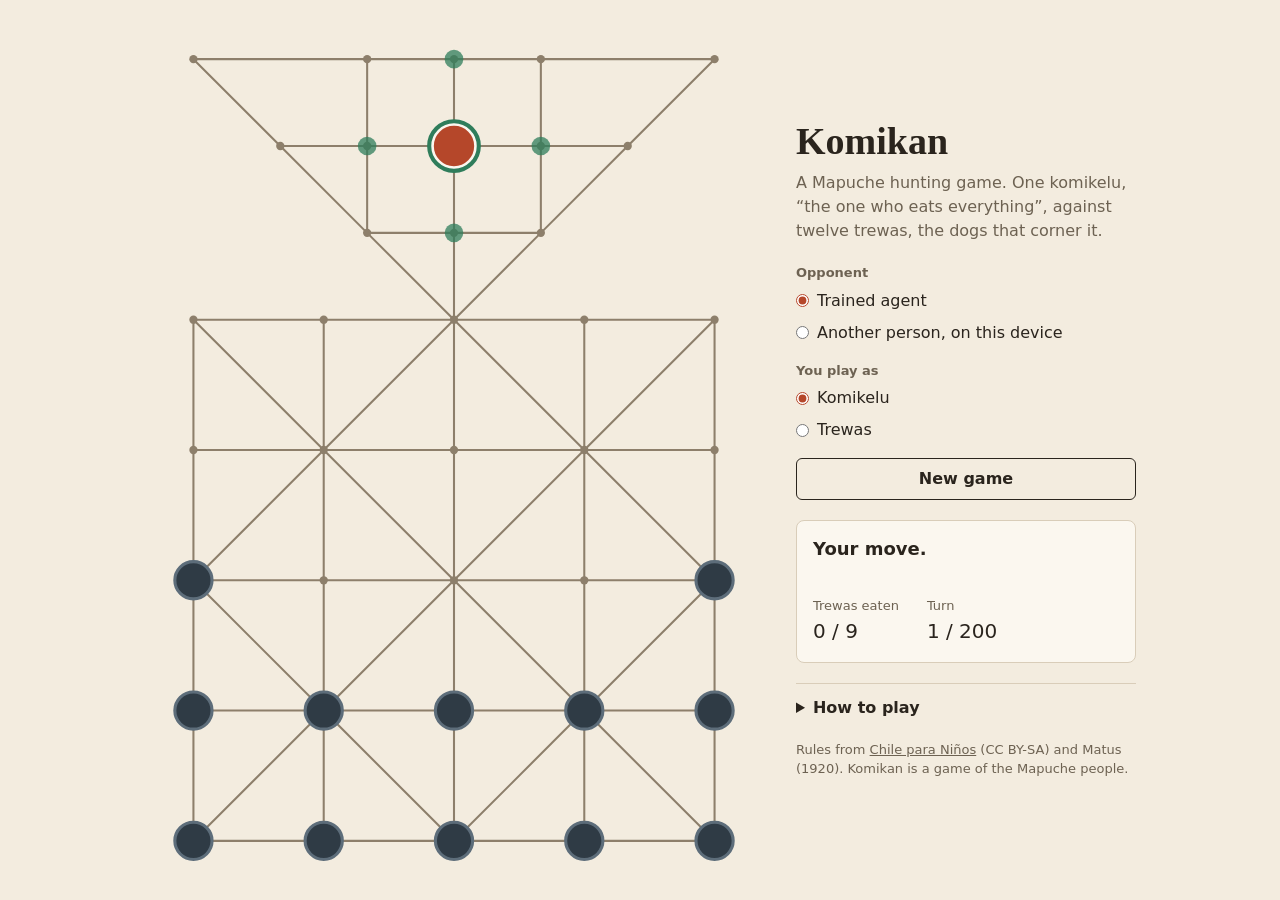
==== web/index.html @ 76d976b5 "Add Komikan engine, Gymnasium env, trained agents and web game Rules engine with tests from the work" ====
<!doctype html>
<html lang="en">
<head>
  <meta charset="utf-8">
  <meta name="viewport" content="width=device-width, initial-scale=1">
  <title>Komikan</title>
  <meta name="description" content="Play Komikan, a traditional Mapuche hunting board game, against a friend or a trained reinforcement-learning agent.">
  <link rel="stylesheet" href="style.css">
</head>
<body>
  <main>
    <section class="board-area">
      <svg id="board" role="group" aria-label="Komikan board"></svg>
    </section>

    <aside class="panel">
      <header>
        <h1>Komikan</h1>
        <p class="lede">A Mapuche hunting game. One komikelu, “the one who eats everything”, against twelve trewas, the dogs that corner it.</p>
      </header>

      <form id="setup">
        <fieldset>
          <legend>Opponent</legend>
          <label><input type="radio" name="mode" value="agent" checked> Trained agent</label>
          <label><input type="radio" name="mode" value="human"> Another person, on this device</label>
        </fieldset>
        <fieldset id="role-choice">
          <legend>You play as</legend>
          <label><input type="radio" name="role" value="0" checked> Komikelu</label>
          <label><input type="radio" name="role" value="1"> Trewas</label>
        </fieldset>
        <p id="agent-note" class="note" hidden></p>
        <button type="submit" class="secondary">New game</button>
      </form>

      <div class="status">
        <p id="status" aria-live="polite"></p>
        <button id="end-turn" type="button" hidden>End turn</button>
        <dl>
          <div><dt>Trewas eaten</dt><dd id="captured"></dd></div>
          <div><dt>Turn</dt><dd id="turn"></dd></div>
        </dl>
      </div>

      <details>
        <summary>How to play</summary>
        <ul>
          <li>The komikelu moves first. Then players take turns.</li>
          <li>Every piece moves one point along a line, forwards or backwards.</li>
          <li>The komikelu can eat a trewa by jumping over it in a straight line onto an empty point. It may keep jumping in the same turn, or stop.</li>
          <li>Trewas can't jump or eat. They win by leaving the komikelu with no possible move.</li>
          <li>The komikelu wins by eating 9 trewas.</li>
          <li>Added for this version: a game still going after 200 turns is a draw.</li>
        </ul>
      </details>

      <footer>
        Rules from <a href="https://www.chileparaninos.cl">Chile para Niños</a> (CC BY-SA) and Matus (1920).
        Komikan is a game of the Mapuche people.
      </footer>
    </aside>
  </main>
  <script src="engine.js"></script>
  <script src="app.js"></script>
</body>
</html>
---- web/style.css ----
:root {
  color-scheme: light dark;
  --bg: #f3ecdf;
  --surface: #fbf7ef;
  --ink: #2a241d;
  --muted: #6d6252;
  --line: #8d7f6b;
  --rule: #d9cdb9;
  --komikelu: #b5472a;
  --trewa: #2f3b45;
  --trewa-edge: #5d6d7a;
  --target: #2f7d5b;
  --capture: #b5472a;
  --trail: #d9a441;
  --button: #2a241d;
  --button-ink: #fbf7ef;
}

@media (prefers-color-scheme: dark) {
  :root {
    --bg: #1d1a16;
    --surface: #27231e;
    --ink: #eee6d8;
    --muted: #a99d8b;
    --line: #85796a;
    --rule: #40392f;
    --komikelu: #e0704c;
    --trewa: #c4d0d9;
    --trewa-edge: #8fa0ad;
    --target: #5cc096;
    --capture: #e0704c;
    --trail: #d9a441;
    --button: #eee6d8;
    --button-ink: #1d1a16;
  }
}

* { box-sizing: border-box; }

body {
  margin: 0;
  background: var(--bg);
  color: var(--ink);
  font: 16px/1.5 ui-sans-serif, system-ui, -apple-system, "Segoe UI", sans-serif;
}

main {
  display: grid;
  grid-template-columns: minmax(0, 1fr) 340px;
  gap: 32px;
  max-width: 1040px;
  min-height: 100vh;
  margin: 0 auto;
  padding: 24px;
  align-items: center;
}

.board-area { display: flex; justify-content: center; }

#board { display: block; width: 100%; max-height: calc(100vh - 48px); touch-action: manipulation; }

#board .line { stroke: var(--line); stroke-width: 2; stroke-linecap: round; }
#board .dot { fill: var(--line); }
#board .trail { stroke: var(--trail); stroke-width: 7; stroke-linecap: round; opacity: .75; }

#board .piece { transition: transform .28s ease, opacity .28s ease; pointer-events: none; }
#board .piece circle { stroke-width: 3; }
#board .piece.komikelu circle { fill: var(--komikelu); stroke: var(--surface); }
#board .piece.trewa circle { fill: var(--trewa); stroke: var(--trewa-edge); }
#board .piece.eaten { opacity: 0; }

#board .hit { fill: transparent; outline: none; }
#board .ring { fill: none; stroke: transparent; stroke-width: 4; pointer-events: none; }
#board .target { fill: var(--target); opacity: 0; pointer-events: none; }

#board .point.movable .hit { cursor: pointer; }
#board .point.movable .ring { stroke: var(--target); stroke-width: 2; }
#board .point.movable:hover .ring,
#board .point.movable .hit:focus-visible ~ .ring { stroke: var(--muted); }
#board .point.selected .ring { stroke: var(--target); stroke-width: 4; }

#board .point.can-step .hit,
#board .point.can-jump .hit { cursor: pointer; }
#board .point.can-step .target { opacity: .75; }
#board .point.can-jump .target { opacity: .9; fill: var(--capture); }
#board .point.can-step:hover .ring,
#board .point.can-step .hit:focus-visible ~ .ring { stroke: var(--target); }
#board .point.can-jump:hover .ring,
#board .point.can-jump .hit:focus-visible ~ .ring { stroke: var(--capture); }

.panel { display: flex; flex-direction: column; gap: 20px; }

h1 { margin: 0; font: 600 38px/1.1 ui-serif, Georgia, "Times New Roman", serif; }
.lede { margin: 8px 0 0; color: var(--muted); }

form { display: flex; flex-direction: column; gap: 14px; }
fieldset { margin: 0; padding: 0; border: 0; display: flex; flex-direction: column; gap: 4px; }
fieldset[disabled] { opacity: .45; }
legend { padding: 0; margin-bottom: 4px; font-size: 13px; font-weight: 600; color: var(--muted); }
label { display: flex; align-items: center; gap: 8px; min-height: 28px; cursor: pointer; }
input[type="radio"] { accent-color: var(--komikelu); margin: 0; }
.note { margin: 0; font-size: 14px; color: var(--muted); }

button {
  font: inherit;
  font-weight: 600;
  min-height: 42px;
  padding: 0 16px;
  border-radius: 6px;
  cursor: pointer;
  border: 1.5px solid var(--button);
  background: var(--button);
  color: var(--button-ink);
}
button.secondary { background: transparent; color: var(--ink); }
button:focus-visible, summary:focus-visible, input:focus-visible, a:focus-visible { outline: 2px solid var(--target); outline-offset: 2px; }

.status {
  display: flex;
  flex-direction: column;
  gap: 12px;
  padding: 16px;
  border-radius: 8px;
  background: var(--surface);
  border: 1px solid var(--rule);
}
#status { margin: 0; font-weight: 600; font-size: 18px; line-height: 1.3; min-height: 2.6em; }
dl { display: flex; gap: 28px; margin: 0; }
dt { font-size: 13px; color: var(--muted); }
dd { margin: 0; font-size: 20px; font-variant-numeric: tabular-nums; }

details { border-top: 1px solid var(--rule); padding-top: 12px; }
summary { cursor: pointer; font-weight: 600; }
details ul { margin: 10px 0 0; padding-left: 18px; font-size: 15px; }
details li { margin-bottom: 6px; }

footer { font-size: 13px; color: var(--muted); }
a { color: inherit; }

@media (max-width: 760px) {
  main { grid-template-columns: minmax(0, 1fr); padding: 16px; gap: 20px; align-items: start; }
  #board { max-height: none; }
  /* Keep the live game status beside the board; setup and rules come after it. */
  .panel { display: contents; }
  .panel header { order: -1; }
  .board-area { order: 0; }
  .status { order: 1; }
  #setup { order: 2; }
  details { order: 3; }
  footer { order: 4; }
  h1 { font-size: 30px; }
}

@media (prefers-reduced-motion: reduce) {
  #board .piece { transition: none; }
}
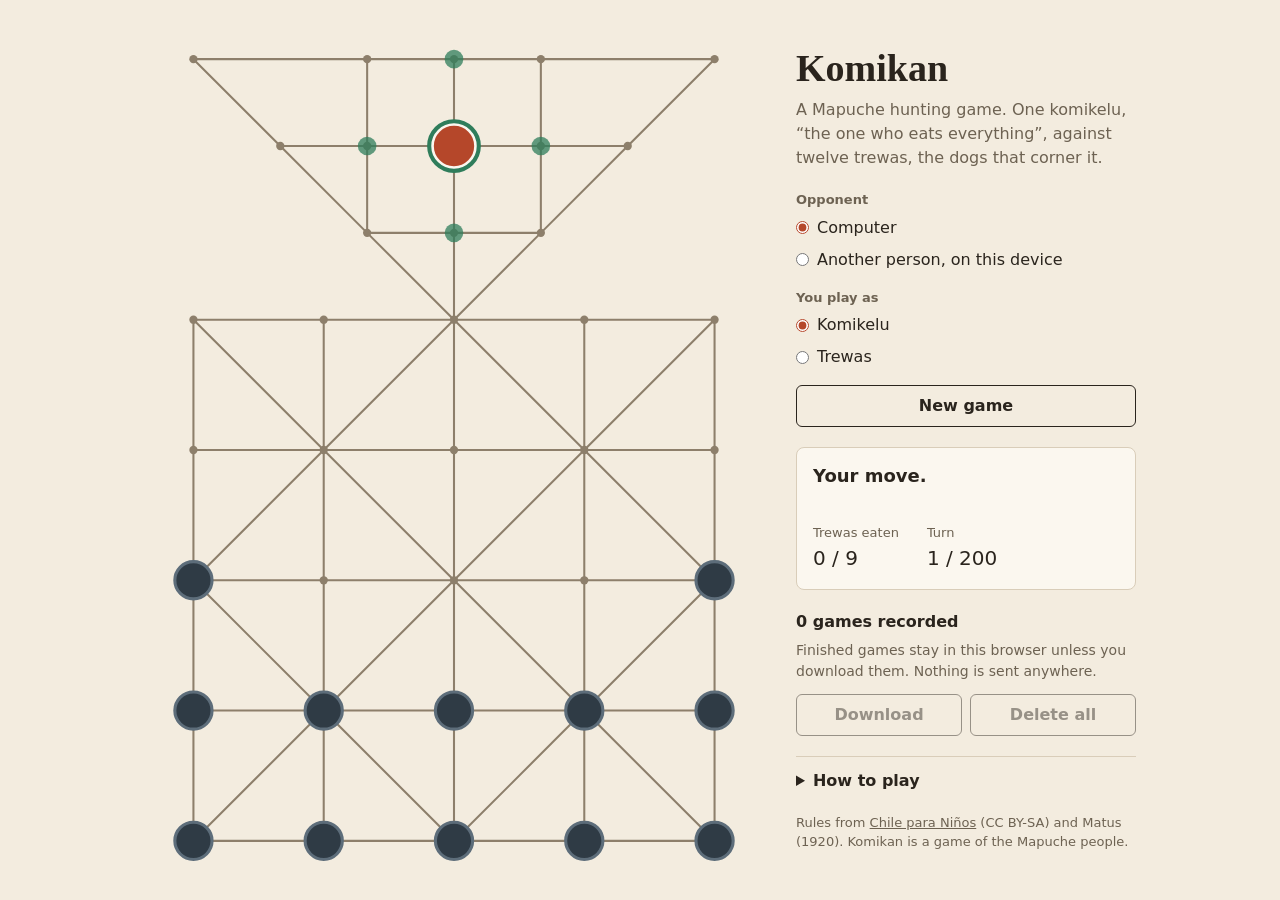
==== commit 2a745829: "Add search trewas opponent, recording, experiments and source link The site's trewas opponent is now" ====
--- a/web/index.html
+++ b/web/index.html
@@ -4,7 +4,7 @@
   <meta charset="utf-8">
   <meta name="viewport" content="width=device-width, initial-scale=1">
   <title>Komikan</title>
-  <meta name="description" content="Play Komikan, a traditional Mapuche hunting board game, against a friend or a trained reinforcement-learning agent.">
+  <meta name="description" content="Play Komikan, a traditional Mapuche hunting board game, against a friend or the computer.">
   <link rel="stylesheet" href="style.css">
 </head>
 <body>
@@ -22,7 +22,7 @@
       <form id="setup">
         <fieldset>
           <legend>Opponent</legend>
-          <label><input type="radio" name="mode" value="agent" checked> Trained agent</label>
+          <label><input type="radio" name="mode" value="agent" checked> Computer</label>
           <label><input type="radio" name="mode" value="human"> Another person, on this device</label>
         </fieldset>
         <fieldset id="role-choice">
@@ -43,6 +43,16 @@
         </dl>
       </div>
 
+      <section id="recordings" class="recordings" aria-label="Recorded games">
+        <p id="recorded-count" class="recorded-count"></p>
+        <p class="note">Finished games stay in this browser unless you download them. Nothing is sent anywhere.</p>
+        <p id="recording-warning" class="note" hidden>This browser isn't keeping them, so they'll be lost when you close the page. Download them before you leave.</p>
+        <div class="recording-actions">
+          <button id="download-games" type="button" class="secondary">Download</button>
+          <button id="clear-games" type="button" class="secondary">Delete all</button>
+        </div>
+      </section>
+
       <details>
         <summary>How to play</summary>
         <ul>
@@ -56,12 +66,13 @@
       </details>
 
       <footer>
-        Rules from <a href="https://www.chileparaninos.cl">Chile para Niños</a> (CC BY-SA) and Matus (1920).
+        Rules from <a href="https://www.chileparaninos.gob.cl/639/w3-article-639005.html">Chile para Niños</a> (CC BY-SA) and Matus (1920).
         Komikan is a game of the Mapuche people.
       </footer>
     </aside>
   </main>
   <script src="engine.js"></script>
+  <script src="search.js"></script>
   <script src="app.js"></script>
 </body>
 </html>
--- a/web/style.css
+++ b/web/style.css
@@ -129,6 +129,13 @@
 dt { font-size: 13px; color: var(--muted); }
 dd { margin: 0; font-size: 20px; font-variant-numeric: tabular-nums; }
 
+button:disabled { opacity: .45; cursor: default; }
+
+.recordings { display: flex; flex-direction: column; gap: 6px; }
+.recorded-count { margin: 0; font-weight: 600; }
+.recording-actions { display: flex; gap: 8px; margin-top: 6px; }
+.recording-actions button { flex: 1; }
+
 details { border-top: 1px solid var(--rule); padding-top: 12px; }
 summary { cursor: pointer; font-weight: 600; }
 details ul { margin: 10px 0 0; padding-left: 18px; font-size: 15px; }
@@ -146,8 +153,9 @@
   .board-area { order: 0; }
   .status { order: 1; }
   #setup { order: 2; }
-  details { order: 3; }
-  footer { order: 4; }
+  .recordings { order: 3; }
+  details { order: 4; }
+  footer { order: 5; }
   h1 { font-size: 30px; }
 }
 
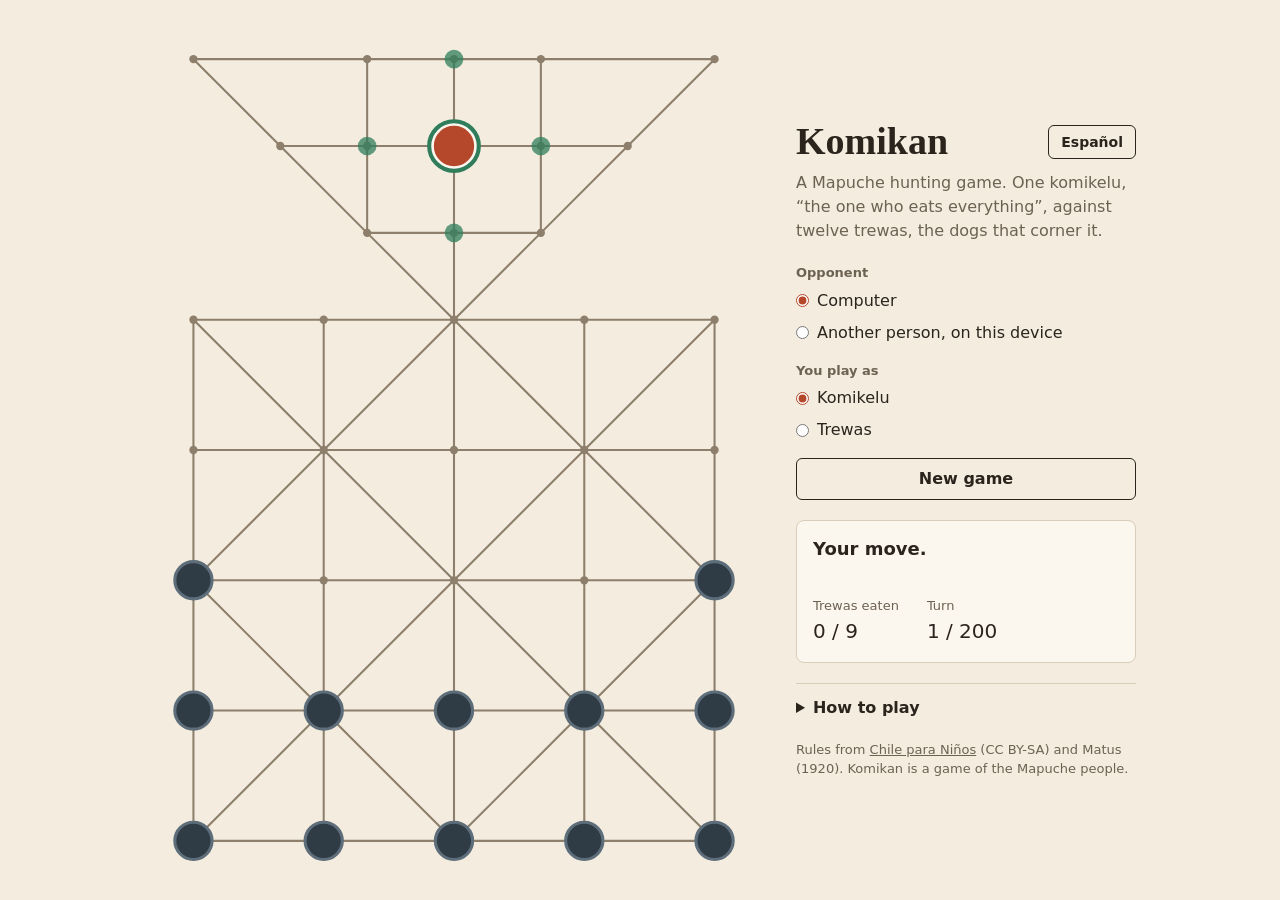
==== commit 35b10f01: "Add an English/Spanish language button to the site All page text, game messages and accessibility la" ====
--- a/web/index.html
+++ b/web/index.html
@@ -4,68 +4,71 @@
   <meta charset="utf-8">
   <meta name="viewport" content="width=device-width, initial-scale=1">
   <title>Komikan</title>
-  <meta name="description" content="Play Komikan, a traditional Mapuche hunting board game, against a friend or the computer.">
+  <meta id="description" name="description" content="Play Komikan, a traditional Mapuche hunting board game, against a friend or the computer.">
   <link rel="stylesheet" href="style.css">
 </head>
 <body>
   <main>
     <section class="board-area">
-      <svg id="board" role="group" aria-label="Komikan board"></svg>
+      <svg id="board" role="group" aria-label="Komikan board" data-i18n-aria="board"></svg>
     </section>
 
     <aside class="panel">
       <header>
-        <h1>Komikan</h1>
-        <p class="lede">A Mapuche hunting game. One komikelu, “the one who eats everything”, against twelve trewas, the dogs that corner it.</p>
+        <div class="title-row">
+          <h1>Komikan</h1>
+          <button id="language" type="button" class="secondary language" lang="es" aria-label="Cambiar a español">Español</button>
+        </div>
+        <p class="lede" data-i18n="lede">A Mapuche hunting game. One komikelu, “the one who eats everything”, against twelve trewas, the dogs that corner it.</p>
       </header>
 
       <form id="setup">
         <fieldset>
-          <legend>Opponent</legend>
-          <label><input type="radio" name="mode" value="agent" checked> Computer</label>
-          <label><input type="radio" name="mode" value="human"> Another person, on this device</label>
+          <legend data-i18n="opponent">Opponent</legend>
+          <label><input type="radio" name="mode" value="agent" checked> <span data-i18n="computer">Computer</span></label>
+          <label><input type="radio" name="mode" value="human"> <span data-i18n="anotherPerson">Another person, on this device</span></label>
         </fieldset>
         <fieldset id="role-choice">
-          <legend>You play as</legend>
-          <label><input type="radio" name="role" value="0" checked> Komikelu</label>
-          <label><input type="radio" name="role" value="1"> Trewas</label>
+          <legend data-i18n="playAs">You play as</legend>
+          <label><input type="radio" name="role" value="0" checked> <span data-i18n="komikelu">Komikelu</span></label>
+          <label><input type="radio" name="role" value="1"> <span data-i18n="trewas">Trewas</span></label>
         </fieldset>
         <p id="agent-note" class="note" hidden></p>
-        <button type="submit" class="secondary">New game</button>
+        <button type="submit" class="secondary" data-i18n="newGame">New game</button>
       </form>
 
       <div class="status">
         <p id="status" aria-live="polite"></p>
-        <button id="end-turn" type="button" hidden>End turn</button>
+        <button id="end-turn" type="button" hidden data-i18n="endTurn">End turn</button>
         <dl>
-          <div><dt>Trewas eaten</dt><dd id="captured"></dd></div>
-          <div><dt>Turn</dt><dd id="turn"></dd></div>
+          <div><dt data-i18n="trewasEaten">Trewas eaten</dt><dd id="captured"></dd></div>
+          <div><dt data-i18n="turn">Turn</dt><dd id="turn"></dd></div>
         </dl>
       </div>
 
-      <section id="recordings" class="recordings" aria-label="Recorded games">
+      <section id="recordings" class="recordings" aria-label="Recorded games" data-i18n-aria="recordedGames">
         <p id="recorded-count" class="recorded-count"></p>
-        <p class="note">Finished games stay in this browser unless you download them. Nothing is sent anywhere.</p>
-        <p id="recording-warning" class="note" hidden>This browser isn't keeping them, so they'll be lost when you close the page. Download them before you leave.</p>
+        <p class="note" data-i18n="recordingNote">Finished games stay in this browser unless you download them. Nothing is sent anywhere.</p>
+        <p id="recording-warning" class="note" hidden data-i18n="recordingWarning">This browser isn't keeping them, so they'll be lost when you close the page. Download them before you leave.</p>
         <div class="recording-actions">
-          <button id="download-games" type="button" class="secondary">Download</button>
-          <button id="clear-games" type="button" class="secondary">Delete all</button>
+          <button id="download-games" type="button" class="secondary" data-i18n="download">Download</button>
+          <button id="clear-games" type="button" class="secondary" data-i18n="deleteAll">Delete all</button>
         </div>
       </section>
 
       <details>
-        <summary>How to play</summary>
+        <summary data-i18n="howToPlay">How to play</summary>
         <ul>
-          <li>The komikelu moves first. Then players take turns.</li>
-          <li>Every piece moves one point along a line, forwards or backwards.</li>
-          <li>The komikelu can eat a trewa by jumping over it in a straight line onto an empty point. It may keep jumping in the same turn, or stop.</li>
-          <li>Trewas can't jump or eat. They win by leaving the komikelu with no possible move.</li>
-          <li>The komikelu wins by eating 9 trewas.</li>
-          <li>Added for this version: a game still going after 200 turns is a draw.</li>
+          <li data-i18n="rule1">The komikelu moves first. Then players take turns.</li>
+          <li data-i18n="rule2">Every piece moves one point along a line, forwards or backwards.</li>
+          <li data-i18n="rule3">The komikelu can eat a trewa by jumping over it in a straight line onto an empty point. It may keep jumping in the same turn, or stop.</li>
+          <li data-i18n="rule4">Trewas can't jump or eat. They win by leaving the komikelu with no possible move.</li>
+          <li data-i18n="rule5">The komikelu wins by eating 9 trewas.</li>
+          <li data-i18n="rule6">Added for this version: a game still going after 200 turns is a draw.</li>
         </ul>
       </details>
 
-      <footer>
+      <footer data-i18n-html="footer">
         Rules from <a href="https://www.chileparaninos.gob.cl/639/w3-article-639005.html">Chile para Niños</a> (CC BY-SA) and Matus (1920).
         Komikan is a game of the Mapuche people.
       </footer>
@@ -73,6 +76,7 @@
   </main>
   <script src="engine.js"></script>
   <script src="search.js"></script>
+  <script src="i18n.js"></script>
   <script src="app.js"></script>
 </body>
 </html>
--- a/web/style.css
+++ b/web/style.css
@@ -92,6 +92,8 @@
 
 h1 { margin: 0; font: 600 38px/1.1 ui-serif, Georgia, "Times New Roman", serif; }
 .lede { margin: 8px 0 0; color: var(--muted); }
+.title-row { display: flex; align-items: center; justify-content: space-between; gap: 12px; }
+button.language { min-height: 34px; padding: 0 12px; font-size: 14px; flex: none; }
 
 form { display: flex; flex-direction: column; gap: 14px; }
 fieldset { margin: 0; padding: 0; border: 0; display: flex; flex-direction: column; gap: 4px; }
@@ -132,6 +134,7 @@
 button:disabled { opacity: .45; cursor: default; }
 
 .recordings { display: flex; flex-direction: column; gap: 6px; }
+.recordings[hidden] { display: none; }
 .recorded-count { margin: 0; font-weight: 600; }
 .recording-actions { display: flex; gap: 8px; margin-top: 6px; }
 .recording-actions button { flex: 1; }
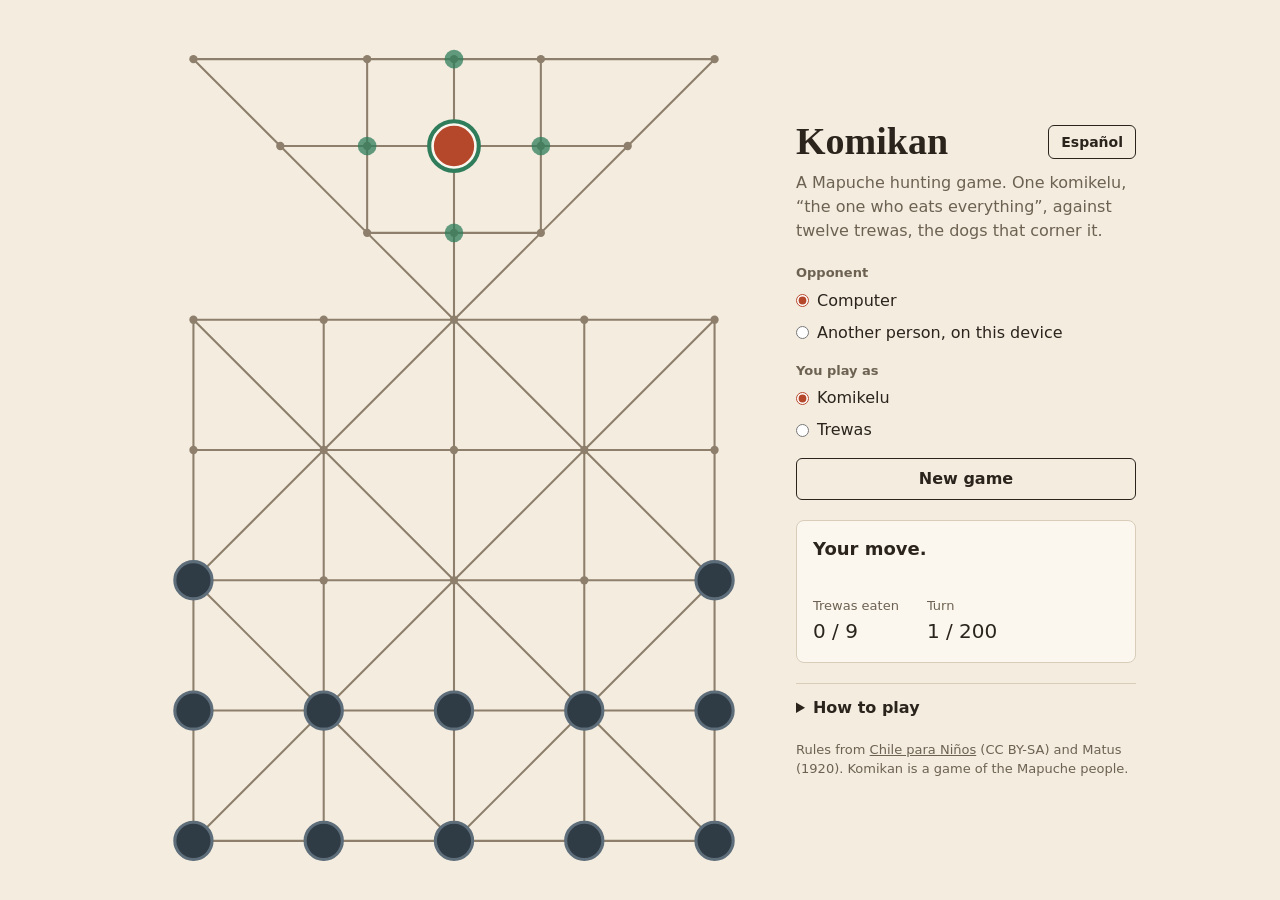
==== commit ac48bb2d: "Keep the recording panel hidden while the site loads It was only hidden after the agent data had loa" ====
--- a/web/index.html
+++ b/web/index.html
@@ -5,7 +5,7 @@
   <meta name="viewport" content="width=device-width, initial-scale=1">
   <title>Komikan</title>
   <meta id="description" name="description" content="Play Komikan, a traditional Mapuche hunting board game, against a friend or the computer.">
-  <link rel="stylesheet" href="style.css">
+  <link rel="stylesheet" href="style.css?v=5">
 </head>
 <body>
   <main>
@@ -46,7 +46,7 @@
         </dl>
       </div>
 
-      <section id="recordings" class="recordings" aria-label="Recorded games" data-i18n-aria="recordedGames">
+      <section id="recordings" class="recordings" aria-label="Recorded games" data-i18n-aria="recordedGames" hidden>
         <p id="recorded-count" class="recorded-count"></p>
         <p class="note" data-i18n="recordingNote">Finished games stay in this browser unless you download them. Nothing is sent anywhere.</p>
         <p id="recording-warning" class="note" hidden data-i18n="recordingWarning">This browser isn't keeping them, so they'll be lost when you close the page. Download them before you leave.</p>
@@ -74,9 +74,9 @@
       </footer>
     </aside>
   </main>
-  <script src="engine.js"></script>
-  <script src="search.js"></script>
-  <script src="i18n.js"></script>
-  <script src="app.js"></script>
+  <script src="engine.js?v=5"></script>
+  <script src="search.js?v=5"></script>
+  <script src="i18n.js?v=5"></script>
+  <script src="app.js?v=5"></script>
 </body>
 </html>
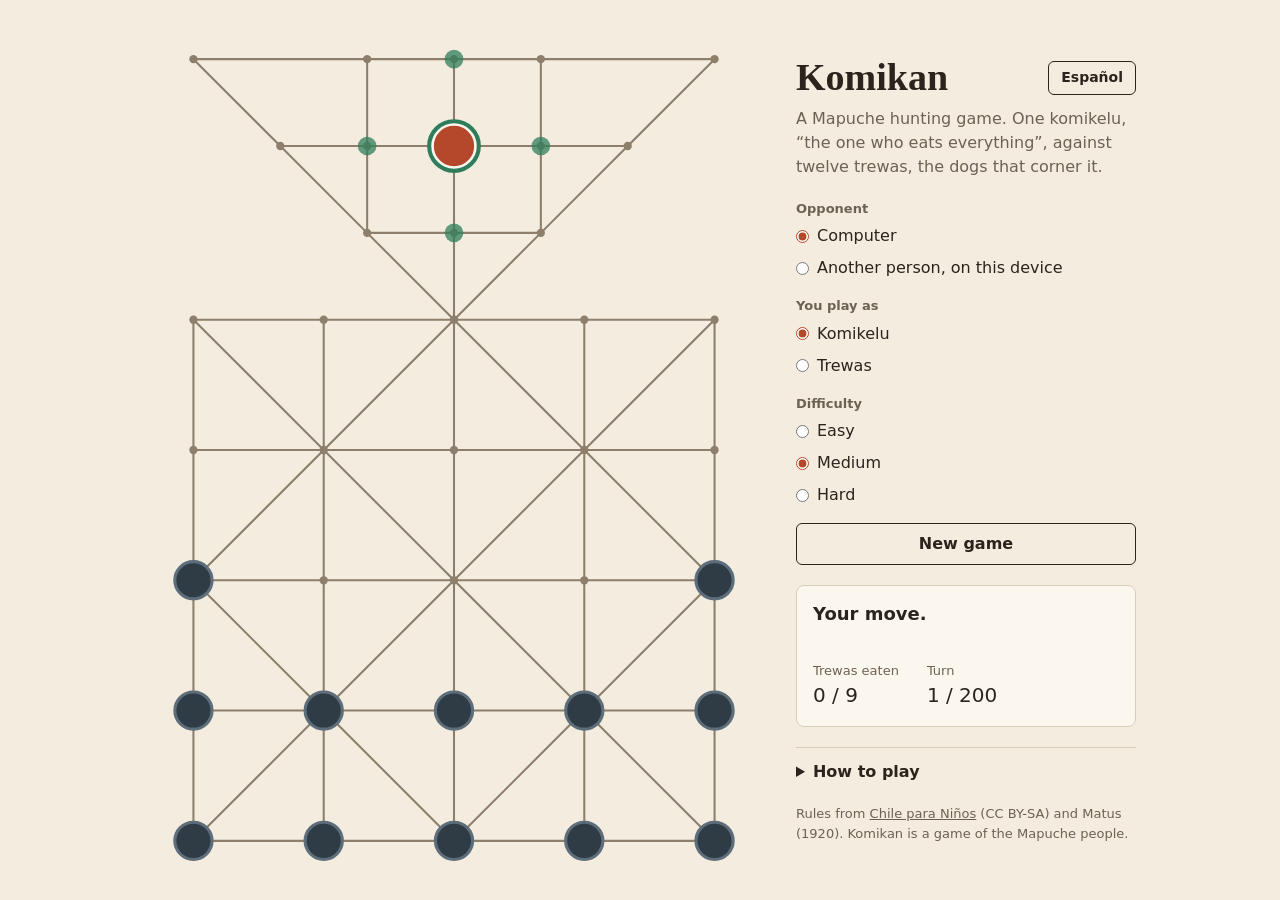
==== commit 337f1298: "Add a three-level difficulty choice for the computer's trewas Easy, medium and hard set the squeeze " ====
--- a/web/index.html
+++ b/web/index.html
@@ -5,7 +5,7 @@
   <meta name="viewport" content="width=device-width, initial-scale=1">
   <title>Komikan</title>
   <meta id="description" name="description" content="Play Komikan, a traditional Mapuche hunting board game, against a friend or the computer.">
-  <link rel="stylesheet" href="style.css?v=5">
+  <link rel="stylesheet" href="style.css?v=6">
 </head>
 <body>
   <main>
@@ -32,6 +32,12 @@
           <legend data-i18n="playAs">You play as</legend>
           <label><input type="radio" name="role" value="0" checked> <span data-i18n="komikelu">Komikelu</span></label>
           <label><input type="radio" name="role" value="1"> <span data-i18n="trewas">Trewas</span></label>
+        </fieldset>
+        <fieldset id="difficulty">
+          <legend data-i18n="difficulty">Difficulty</legend>
+          <label><input type="radio" name="level" value="3"> <span data-i18n="easy">Easy</span></label>
+          <label><input type="radio" name="level" value="4" checked> <span data-i18n="medium">Medium</span></label>
+          <label><input type="radio" name="level" value="5"> <span data-i18n="hard">Hard</span></label>
         </fieldset>
         <p id="agent-note" class="note" hidden></p>
         <button type="submit" class="secondary" data-i18n="newGame">New game</button>
@@ -74,9 +80,9 @@
       </footer>
     </aside>
   </main>
-  <script src="engine.js?v=5"></script>
-  <script src="search.js?v=5"></script>
-  <script src="i18n.js?v=5"></script>
-  <script src="app.js?v=5"></script>
+  <script src="engine.js?v=6"></script>
+  <script src="search.js?v=6"></script>
+  <script src="i18n.js?v=6"></script>
+  <script src="app.js?v=6"></script>
 </body>
 </html>
--- a/web/style.css
+++ b/web/style.css
@@ -134,7 +134,7 @@
 button:disabled { opacity: .45; cursor: default; }
 
 .recordings { display: flex; flex-direction: column; gap: 6px; }
-.recordings[hidden] { display: none; }
+[hidden] { display: none !important; }  /* display rules on the page mustn't override hiding */
 .recorded-count { margin: 0; font-weight: 600; }
 .recording-actions { display: flex; gap: 8px; margin-top: 6px; }
 .recording-actions button { flex: 1; }
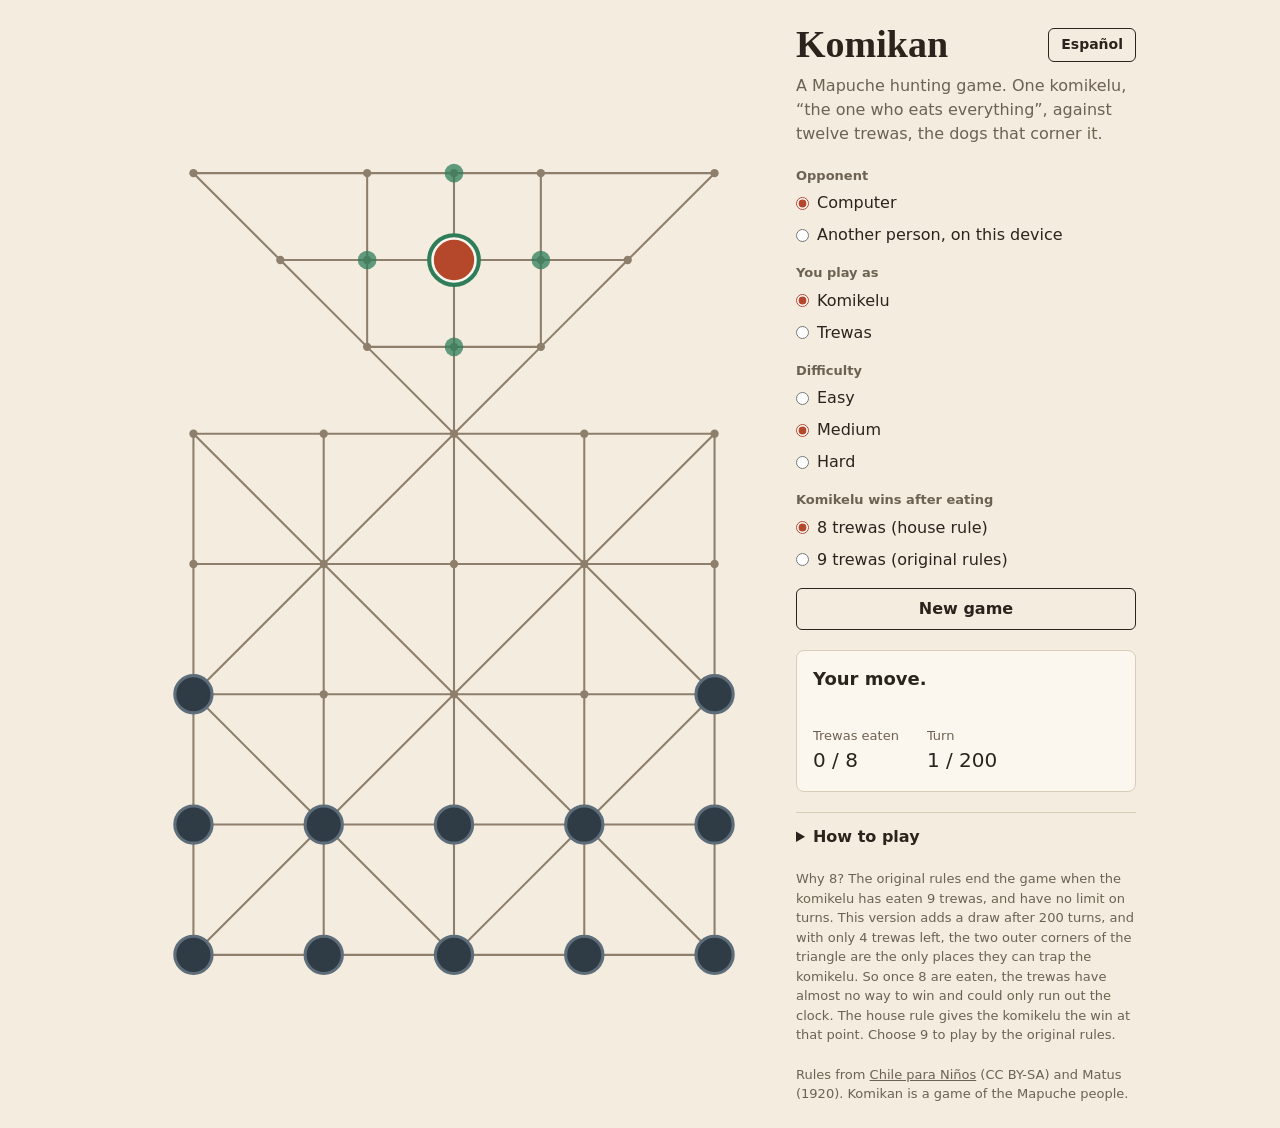
==== commit 90c5c86d: "Make 8 captures the site's default win for the komikelu, with 9 as an option With 4 trewas left they" ====
--- a/web/index.html
+++ b/web/index.html
@@ -5,7 +5,7 @@
   <meta name="viewport" content="width=device-width, initial-scale=1">
   <title>Komikan</title>
   <meta id="description" name="description" content="Play Komikan, a traditional Mapuche hunting board game, against a friend or the computer.">
-  <link rel="stylesheet" href="style.css?v=6">
+  <link rel="stylesheet" href="style.css?v=7">
 </head>
 <body>
   <main>
@@ -39,6 +39,11 @@
           <label><input type="radio" name="level" value="4" checked> <span data-i18n="medium">Medium</span></label>
           <label><input type="radio" name="level" value="5"> <span data-i18n="hard">Hard</span></label>
         </fieldset>
+        <fieldset id="captures-choice">
+          <legend data-i18n="capturesLegend">Komikelu wins after eating</legend>
+          <label><input type="radio" name="captures" value="8" checked> <span data-i18n="captures8">8 trewas (house rule)</span></label>
+          <label><input type="radio" name="captures" value="9"> <span data-i18n="captures9">9 trewas (original rules)</span></label>
+        </fieldset>
         <p id="agent-note" class="note" hidden></p>
         <button type="submit" class="secondary" data-i18n="newGame">New game</button>
       </form>
@@ -69,10 +74,12 @@
           <li data-i18n="rule2">Every piece moves one point along a line, forwards or backwards.</li>
           <li data-i18n="rule3">The komikelu can eat a trewa by jumping over it in a straight line onto an empty point. It may keep jumping in the same turn, or stop.</li>
           <li data-i18n="rule4">Trewas can't jump or eat. They win by leaving the komikelu with no possible move.</li>
-          <li data-i18n="rule5">The komikelu wins by eating 9 trewas.</li>
+          <li id="rule-captures">The komikelu wins by eating 8 trewas.</li>
           <li data-i18n="rule6">Added for this version: a game still going after 200 turns is a draw.</li>
         </ul>
       </details>
+
+      <p class="note house-rule" data-i18n="houseRuleNote"></p>
 
       <footer data-i18n-html="footer">
         Rules from <a href="https://www.chileparaninos.gob.cl/639/w3-article-639005.html">Chile para Niños</a> (CC BY-SA) and Matus (1920).
@@ -80,9 +87,9 @@
       </footer>
     </aside>
   </main>
-  <script src="engine.js?v=6"></script>
-  <script src="search.js?v=6"></script>
-  <script src="i18n.js?v=6"></script>
-  <script src="app.js?v=6"></script>
+  <script src="engine.js?v=7"></script>
+  <script src="search.js?v=7"></script>
+  <script src="i18n.js?v=7"></script>
+  <script src="app.js?v=7"></script>
 </body>
 </html>
--- a/web/style.css
+++ b/web/style.css
@@ -144,6 +144,7 @@
 details ul { margin: 10px 0 0; padding-left: 18px; font-size: 15px; }
 details li { margin-bottom: 6px; }
 
+.house-rule { margin: 0; font-size: 13px; color: var(--muted); }
 footer { font-size: 13px; color: var(--muted); }
 a { color: inherit; }
 
@@ -158,7 +159,8 @@
   #setup { order: 2; }
   .recordings { order: 3; }
   details { order: 4; }
-  footer { order: 5; }
+  .house-rule { order: 5; }
+  footer { order: 6; }
   h1 { font-size: 30px; }
 }
 
